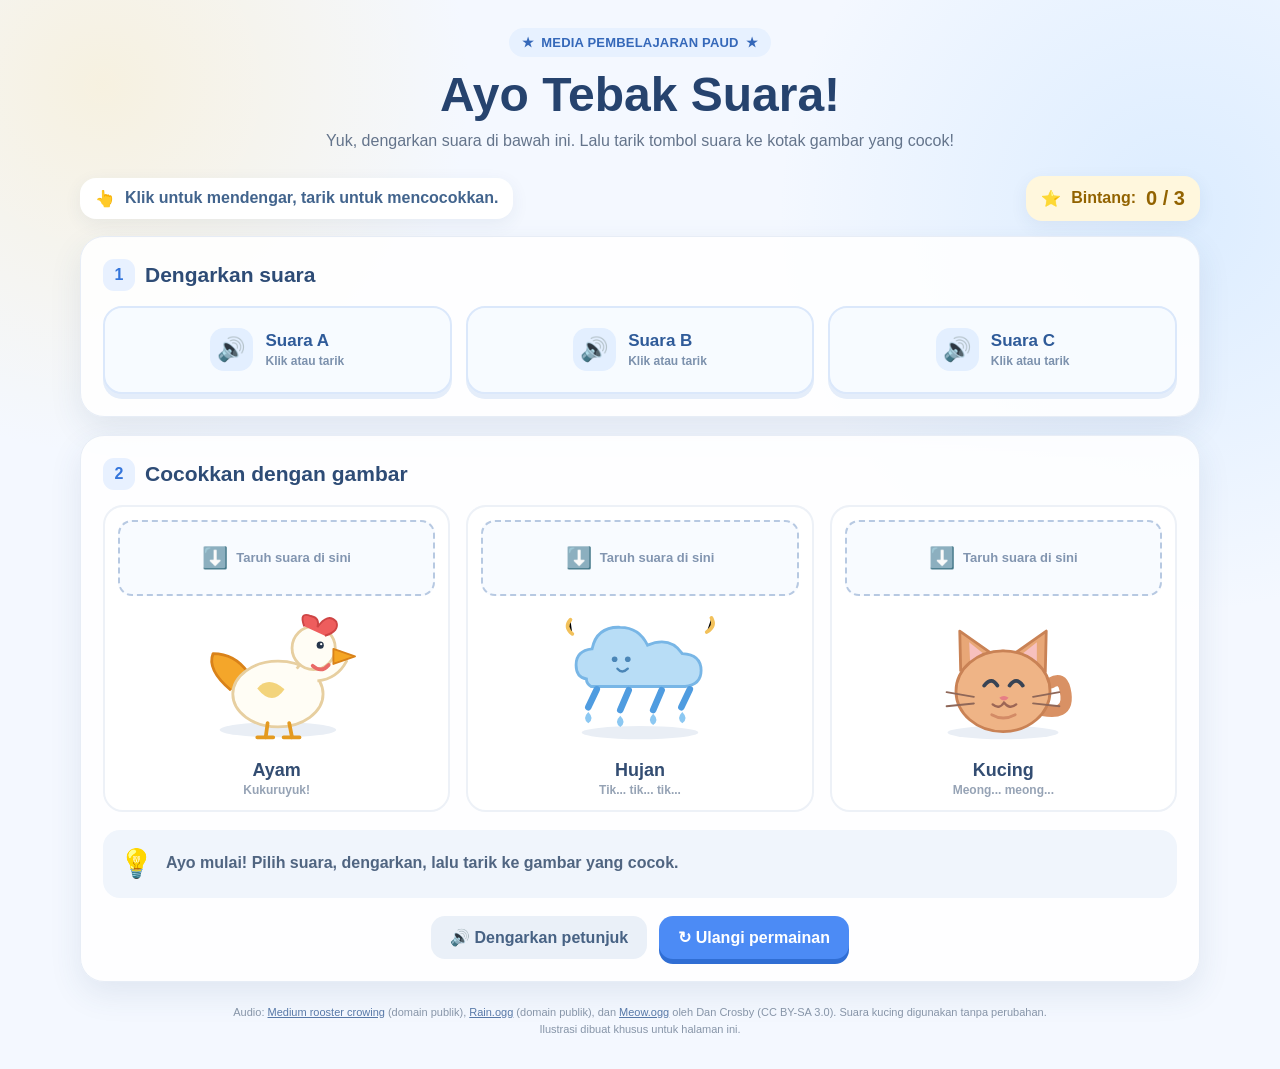
==== index.html @ ddadbcfd "Add files via upload" ====
<!DOCTYPE html>
<html lang="id">
<head>
  <meta charset="UTF-8" />
  <meta name="viewport" content="width=device-width, initial-scale=1.0" />
  <meta name="theme-color" content="#f4f8ff" />
  <title>Ayo Tebak Suara! - Media Belajar PAUD</title>
  <style>
    :root {
      --ink: #25324a;
      --muted: #64748b;
      --blue: #4c8bf5;
      --blue-dark: #2868d8;
      --green: #22a56b;
      --red: #e35b61;
      --yellow: #ffcf58;
      --card: #ffffff;
      --line: #e7edf6;
      --shadow: 0 12px 32px rgba(46, 75, 120, .10);
    }
    * { box-sizing: border-box; }
    body {
      margin: 0;
      min-height: 100vh;
      color: var(--ink);
      font-family: "Trebuchet MS", "Arial Rounded MT Bold", Arial, sans-serif;
      background:
        radial-gradient(circle at 8% 8%, rgba(255, 218, 126, .24), transparent 23rem),
        radial-gradient(circle at 92% 20%, rgba(123, 190, 255, .20), transparent 25rem),
        #f4f8ff;
    }
    button { font: inherit; }
    .page { width: min(1120px, calc(100% - 32px)); margin: 0 auto; padding: 28px 0 30px; }
    .hero { text-align: center; margin-bottom: 22px; }
    .eyebrow {
      display: inline-flex; align-items: center; gap: 7px; padding: 7px 13px;
      border-radius: 999px; color: #3568b9; background: #e7f1ff; font-size: 13px; font-weight: 800;
      letter-spacing: .2px;
    }
    h1 { margin: 12px 0 8px; font-size: clamp(31px, 5vw, 48px); line-height: 1.08; color: #26436e; }
    .hero p { max-width: 650px; margin: 0 auto; color: var(--muted); font-size: 16px; line-height: 1.55; }
    .topline { display: flex; justify-content: space-between; align-items: center; gap: 14px; margin: 20px 0 15px; flex-wrap: wrap; }
    .instruction, .score {
      display: inline-flex; align-items: center; gap: 10px; border-radius: 16px; padding: 11px 15px;
      background: white; box-shadow: 0 5px 18px rgba(46,75,120,.07); font-weight: 800;
    }
    .instruction { color: #42648d; }
    .score { color: #926300; background: #fff7dd; }
    .score strong { font-size: 20px; }
    .section { background: rgba(255,255,255,.88); border: 1px solid var(--line); border-radius: 24px; padding: 22px; box-shadow: var(--shadow); }
    .section-heading { display: flex; align-items: center; gap: 10px; margin: 0 0 15px; font-size: 21px; color: #2e4c76; }
    .section-heading .number { width: 32px; height: 32px; display: grid; place-items: center; border-radius: 11px; background: #e8f1ff; color: #3475db; font-size: 16px; }
    .sound-tray { display: grid; grid-template-columns: repeat(3, minmax(0, 1fr)); gap: 14px; }
    .sound-tile {
      position: relative; display: flex; align-items: center; justify-content: center; gap: 12px; min-height: 88px;
      border: 2px solid #dbe8fb; border-radius: 19px; background: #f7fbff; color: #2f5b99;
      cursor: grab; user-select: none; touch-action: none; transition: transform .16s, border-color .16s, background .16s, opacity .16s;
      box-shadow: 0 5px 0 #e4edfa;
    }
    .sound-tile:hover { transform: translateY(-2px); border-color: #8fb7f7; }
    .sound-tile:active { cursor: grabbing; }
    .sound-tile .speaker { width: 43px; height: 43px; display: grid; place-items: center; border-radius: 14px; background: #e3efff; font-size: 23px; }
    .sound-tile .label { text-align: left; }
    .sound-tile .label strong { display: block; font-size: 17px; }
    .sound-tile .label small { display: block; margin-top: 3px; color: #7c91ad; font-size: 12px; font-weight: 700; }
    .sound-tile.used { opacity: .38; pointer-events: none; filter: grayscale(.6); box-shadow: none; border-style: dashed; }
    .sound-tile.playing { background: #e9f5ff; border-color: #5e9bf2; }
    .targets-section { margin-top: 18px; }
    .target-grid { display: grid; grid-template-columns: repeat(3, minmax(0, 1fr)); gap: 16px; }
    .target-card {
      overflow: hidden; text-align: center; background: #fff; border: 2px solid #edf1f7; border-radius: 20px; padding: 13px;
      transition: transform .15s, border-color .15s, background .15s;
    }
    .target-card.correct { border-color: #55c895; background: #f1fff8; }
    .target-card.wrong { border-color: #ee8a8e; animation: shake .28s linear; }
    .drop-zone {
      min-height: 76px; width: 100%; display: flex; align-items: center; justify-content: center; gap: 8px;
      padding: 10px; border: 2px dashed #b7c9e2; border-radius: 14px; color: #8295b0; background: #f8fbff;
      font-size: 13px; font-weight: 800; transition: .15s;
    }
    .drop-zone.over { border-color: #4c8bf5; background: #eaf3ff; color: #2868d8; transform: scale(1.02); }
    .drop-zone.done { color: #168653; background: #e9fff3; border: 2px solid #83d6ae; }
    .drop-zone .drop-icon { font-size: 21px; }
    .illustration { height: 154px; display: grid; place-items: center; margin: 6px 0 0; }
    .illustration svg { width: min(100%, 188px); height: 148px; }
    .target-name { margin: 4px 0 2px; color: #334d72; font-weight: 900; font-size: 18px; }
    .target-hint { color: #96a3b5; font-size: 12px; font-weight: 700; }
    .feedback {
      display: flex; align-items: center; gap: 12px; min-height: 68px; margin-top: 18px; padding: 13px 16px;
      border-radius: 17px; background: #f0f5fc; color: #506581; font-weight: 800; line-height: 1.4;
    }
    .feedback .face { font-size: 28px; }
    .feedback.good { background: #e9fff3; color: #168653; }
    .feedback.bad { background: #fff0f0; color: #bf444b; }
    .bottom-actions { display: flex; align-items: center; justify-content: center; gap: 12px; flex-wrap: wrap; margin-top: 18px; }
    .action {
      border: 0; border-radius: 14px; padding: 12px 19px; font-weight: 900; cursor: pointer; transition: transform .15s, filter .15s;
    }
    .action:hover { transform: translateY(-2px); filter: brightness(1.02); }
    .action:focus-visible, .sound-tile:focus-visible { outline: 3px solid #ffc64e; outline-offset: 3px; }
    .action.primary { background: #4c8bf5; color: #fff; box-shadow: 0 5px 0 #306ed4; }
    .action.secondary { color: #476284; background: #eaf0f8; }
    .complete {
      display: none; text-align: center; margin-top: 18px; padding: 20px; border-radius: 19px;
      background: linear-gradient(135deg, #fff5cc, #eafff2); border: 1px solid #f5e7a9;
    }
    .complete.show { display: block; animation: pop .35s ease-out; }
    .complete .big { font-size: 37px; }
    .complete h2 { margin: 6px 0; color: #39744f; }
    .complete p { margin: 0; color: #587461; }
    .footer { text-align: center; margin: 22px auto 0; max-width: 850px; color: #8795a8; font-size: 11px; line-height: 1.6; }
    .footer a { color: #5879a8; }
    .ghost {
      position: fixed; z-index: 9999; left: 0; top: 0; pointer-events: none; opacity: .94;
      transform: translate(-50%, -50%) scale(1.04); box-shadow: 0 14px 32px rgba(38,70,120,.2);
      width: 190px; border-radius: 18px;
    }
    @keyframes shake { 0%,100% { transform: translateX(0); } 25% { transform: translateX(-5px); } 75% { transform: translateX(5px); } }
    @keyframes pop { from { transform: scale(.94); opacity: .5; } to { transform: scale(1); opacity: 1; } }
    @media (max-width: 700px) {
      .page { width: min(100% - 20px, 560px); padding-top: 20px; }
      .section { padding: 15px; border-radius: 20px; }
      .sound-tray { gap: 8px; }
      .sound-tile { flex-direction: column; gap: 5px; min-height: 104px; padding: 9px 4px; }
      .sound-tile .speaker { width: 38px; height: 38px; }
      .sound-tile .label { text-align: center; }
      .sound-tile .label strong { font-size: 15px; }
      .sound-tile .label small { font-size: 10px; }
      .target-grid { gap: 8px; }
      .target-card { padding: 8px; border-radius: 16px; }
      .drop-zone { min-height: 70px; padding: 6px; font-size: 11px; }
      .illustration { height: 112px; }
      .illustration svg { height: 108px; }
      .target-name { font-size: 15px; }
      .target-hint { font-size: 10px; }
      .instruction { font-size: 12px; }
      .topline { align-items: stretch; }
      .score { justify-content: center; }
    }
    @media (max-width: 390px) {
      .target-grid { grid-template-columns: 1fr; }
      .target-card { display: grid; grid-template-columns: 1fr 1.1fr; align-items: center; gap: 6px 10px; }
      .drop-zone { grid-column: 1 / -1; }
      .illustration { grid-row: 2 / span 2; grid-column: 2; }
      .target-name, .target-hint { grid-column: 1; }
    }
    @media (prefers-reduced-motion: reduce) { *, *::before, *::after { animation-duration: .01ms !important; transition-duration: .01ms !important; } }
  </style>
</head>
<body>
  <main class="page">
    <header class="hero">
      <div class="eyebrow"><span>★</span> MEDIA PEMBELAJARAN PAUD <span>★</span></div>
      <h1>Ayo Tebak Suara!</h1>
      <p>Yuk, dengarkan suara di bawah ini. Lalu tarik tombol suara ke kotak gambar yang cocok!</p>
    </header>

    <div class="topline">
      <div class="instruction"><span aria-hidden="true">👆</span> Klik untuk mendengar, tarik untuk mencocokkan.</div>
      <div class="score" aria-live="polite"><span aria-hidden="true">⭐</span> Bintang: <strong id="score">0 / 3</strong></div>
    </div>

    <section class="section" aria-labelledby="sound-heading">
      <h2 class="section-heading" id="sound-heading"><span class="number">1</span> Dengarkan suara</h2>
      <div class="sound-tray" id="sound-tray">
        <button class="sound-tile" type="button" data-sound="chicken" aria-label="Putar suara A, lalu tarik ke gambar yang cocok">
          <span class="speaker" aria-hidden="true">🔊</span><span class="label"><strong>Suara A</strong><small>Klik atau tarik</small></span>
        </button>
        <button class="sound-tile" type="button" data-sound="rain" aria-label="Putar suara B, lalu tarik ke gambar yang cocok">
          <span class="speaker" aria-hidden="true">🔊</span><span class="label"><strong>Suara B</strong><small>Klik atau tarik</small></span>
        </button>
        <button class="sound-tile" type="button" data-sound="cat" aria-label="Putar suara C, lalu tarik ke gambar yang cocok">
          <span class="speaker" aria-hidden="true">🔊</span><span class="label"><strong>Suara C</strong><small>Klik atau tarik</small></span>
        </button>
      </div>
    </section>

    <section class="section targets-section" aria-labelledby="target-heading">
      <h2 class="section-heading" id="target-heading"><span class="number">2</span> Cocokkan dengan gambar</h2>
      <div class="target-grid">
        <article class="target-card" data-target="chicken">
          <div class="drop-zone" data-drop="chicken"><span class="drop-icon">⬇️</span><span>Taruh suara di sini</span></div>
          <div class="illustration" aria-hidden="true">
            <svg viewBox="0 0 200 150" role="img" aria-label="Ilustrasi ayam lucu">
              <ellipse cx="101" cy="129" rx="62" ry="8" fill="#e9eef5"/>
              <path d="M51 87 Q25 65 32 48 Q55 48 69 68" fill="#f4a62a" stroke="#d98219" stroke-width="3" stroke-linejoin="round"/>
              <ellipse cx="101" cy="91" rx="48" ry="35" fill="#fffdf5" stroke="#e7cfa0" stroke-width="3"/>
              <path d="M121 64 Q142 40 139 24 Q158 28 153 49 Q169 39 174 56 Q164 75 143 77" fill="#fffdf5" stroke="#e7cfa0" stroke-width="3"/>
              <circle cx="139" cy="42" r="23" fill="#fffdf5" stroke="#e7cfa0" stroke-width="3"/>
              <path d="M129 19 Q123 3 136 8 Q146 10 143 20 Q154 4 163 14 Q167 24 151 29" fill="#ee5d5d" stroke="#ce4545" stroke-width="2"/>
              <path d="M160 43 L183 51 L160 59 Z" fill="#f5a623" stroke="#d98219" stroke-width="2" stroke-linejoin="round"/>
              <circle cx="146" cy="39" r="3.8" fill="#26364b"/><circle cx="147" cy="38" r="1.2" fill="#fff"/>
              <path d="M138 61 Q147 69 155 60" fill="none" stroke="#e96a68" stroke-width="4" stroke-linecap="round"/>
              <path d="M90 122 L88 137 M113 122 L116 137" stroke="#e49a20" stroke-width="4" stroke-linecap="round"/>
              <path d="M79 137 L96 137 M107 137 L124 137" stroke="#e49a20" stroke-width="4" stroke-linecap="round"/>
              <path d="M79 85 Q91 71 108 86 Q95 105 79 85" fill="#f3d47c"/>
            </svg>
          </div>
          <div class="target-name">Ayam</div><div class="target-hint">Kukuruyuk!</div>
        </article>

        <article class="target-card" data-target="rain">
          <div class="drop-zone" data-drop="rain"><span class="drop-icon">⬇️</span><span>Taruh suara di sini</span></div>
          <div class="illustration" aria-hidden="true">
            <svg viewBox="0 0 200 150" role="img" aria-label="Ilustrasi hujan dan awan">
              <ellipse cx="100" cy="132" rx="62" ry="7" fill="#e9eef5"/>
              <path d="M43 75 Q32 73 32 60 Q32 45 49 43 Q54 19 79 20 Q99 20 108 39 Q132 29 145 48 Q165 49 165 66 Q165 81 148 83 L48 83 Q43 80 43 75Z" fill="#b8ddf6" stroke="#78b6e6" stroke-width="3"/>
              <path d="M54 86 L45 105 M88 87 L79 108 M123 87 L114 108 M153 86 L144 105" stroke="#4f9ce0" stroke-width="7" stroke-linecap="round"/>
              <path d="M45 110 Q38 117 45 122 Q52 117 45 110 M79 114 Q72 121 79 126 Q86 121 79 114 M114 112 Q107 119 114 124 Q121 119 114 112 M145 110 Q138 117 145 122 Q152 117 145 110" fill="#8cc8f2"/>
              <circle cx="73" cy="54" r="3" fill="#4b86b7"/><circle cx="87" cy="54" r="3" fill="#4b86b7"/>
              <path d="M76 64 Q81 70 87 64" fill="none" stroke="#4b86b7" stroke-width="2.5" stroke-linecap="round"/>
              <path d="M28 27 Q19 20 26 12 M171 25 Q181 19 176 10" stroke="#f2c15b" stroke-width="4" stroke-linecap="round"/>
            </svg>
          </div>
          <div class="target-name">Hujan</div><div class="target-hint">Tik... tik... tik...</div>
        </article>

        <article class="target-card" data-target="cat">
          <div class="drop-zone" data-drop="cat"><span class="drop-icon">⬇️</span><span>Taruh suara di sini</span></div>
          <div class="illustration" aria-hidden="true">
            <svg viewBox="0 0 200 150" role="img" aria-label="Ilustrasi kucing lucu">
              <ellipse cx="100" cy="132" rx="59" ry="7" fill="#e9eef5"/>
              <path d="M130 105 Q174 120 166 86 Q163 72 151 79" fill="none" stroke="#d99164" stroke-width="12" stroke-linecap="round"/>
              <path d="M55 67 L54 24 L88 48 Q100 43 112 48 L146 24 L145 68" fill="#e8a777" stroke="#c98255" stroke-width="3" stroke-linejoin="round"/>
              <path d="M65 57 L64 36 L83 51 M136 57 L136 36 L117 51" fill="#f7c0bf"/>
              <ellipse cx="100" cy="88" rx="50" ry="43" fill="#efb486" stroke="#c98255" stroke-width="3"/>
              <path d="M80 82 Q88 72 94 82 M107 82 Q114 72 121 82" fill="none" stroke="#384354" stroke-width="4" stroke-linecap="round"/>
              <path d="M96 95 Q101 101 106 95 Q101 91 96 95" fill="#e77e85"/>
              <path d="M101 100 Q96 108 89 102 M101 100 Q107 108 114 102" fill="none" stroke="#9c6655" stroke-width="2.5" stroke-linecap="round"/>
              <path d="M69 94 L40 89 M69 101 L40 104 M132 94 L160 89 M132 101 L160 104" stroke="#8f6758" stroke-width="2" stroke-linecap="round"/>
              <path d="M88 113 Q100 120 113 113" fill="none" stroke="#d38b66" stroke-width="3" stroke-linecap="round"/>
            </svg>
          </div>
          <div class="target-name">Kucing</div><div class="target-hint">Meong... meong...</div>
        </article>
      </div>

      <div class="feedback" id="feedback" role="status" aria-live="polite">
        <span class="face" id="feedback-face">💡</span>
        <span id="feedback-text">Ayo mulai! Pilih suara, dengarkan, lalu tarik ke gambar yang cocok.</span>
      </div>

      <div class="complete" id="complete" aria-live="polite">
        <div class="big">🏆 🌟 🎉</div>
        <h2>Hebat! Semua jawaban benar!</h2>
        <p>Kamu berhasil mencocokkan ketiga suara. Ayo bermain lagi!</p>
      </div>

      <div class="bottom-actions">
        <button class="action secondary" type="button" id="instruction-btn">🔊 Dengarkan petunjuk</button>
        <button class="action primary" type="button" id="reset-btn">↻ Ulangi permainan</button>
      </div>
    </section>

    <footer class="footer">
      Audio: <a href="https://commons.wikimedia.org/wiki/File:Medium_rooster_crowing.ogg" target="_blank" rel="noopener">Medium rooster crowing</a> (domain publik),
      <a href="https://commons.wikimedia.org/wiki/File:Rain.ogg" target="_blank" rel="noopener">Rain.ogg</a> (domain publik), dan
      <a href="https://commons.wikimedia.org/wiki/File:Meow.ogg" target="_blank" rel="noopener">Meow.ogg</a> oleh Dan Crosby (CC BY-SA 3.0).
      Suara kucing digunakan tanpa perubahan. Ilustrasi dibuat khusus untuk halaman ini.
    </footer>
  </main>

  <audio id="audio-chicken" preload="none" src="https://upload.wikimedia.org/wikipedia/commons/0/0d/Medium_rooster_crowing.ogg"></audio>
  <audio id="audio-rain" preload="none" src="https://upload.wikimedia.org/wikipedia/commons/3/3d/Rain.ogg"></audio>
  <audio id="audio-cat" preload="none" src="https://upload.wikimedia.org/wikipedia/commons/6/62/Meow.ogg"></audio>

  <script>
    (() => {
      const soundNames = { chicken: 'ayam', rain: 'hujan', cat: 'kucing' };
      const sounds = {
        chicken: document.getElementById('audio-chicken'),
        rain: document.getElementById('audio-rain'),
        cat: document.getElementById('audio-cat')
      };
      const tiles = [...document.querySelectorAll('.sound-tile')];
      const zones = [...document.querySelectorAll('.drop-zone')];
      const cards = [...document.querySelectorAll('.target-card')];
      const scoreEl = document.getElementById('score');
      const feedback = document.getElementById('feedback');
      const feedbackFace = document.getElementById('feedback-face');
      const feedbackText = document.getElementById('feedback-text');
      const complete = document.getElementById('complete');
      let score = 0;
      let drag = null;
      let ghost = null;
      let suppressClick = false;
      let currentAudio = null;

      function say(text) {
        if (!('speechSynthesis' in window)) return;
        window.speechSynthesis.cancel();
        const utterance = new SpeechSynthesisUtterance(text);
        utterance.lang = 'id-ID';
        utterance.rate = 0.92;
        utterance.pitch = 1.12;
        window.speechSynthesis.speak(utterance);
      }

      function showFeedback(kind, face, text) {
        feedback.className = 'feedback' + (kind ? ' ' + kind : '');
        feedbackFace.textContent = face;
        feedbackText.textContent = text;
      }

      async function playSound(id) {
        const audio = sounds[id];
        if (!audio) return;
        try {
          if (currentAudio && currentAudio !== audio) {
            currentAudio.pause();
            currentAudio.currentTime = 0;
          }
          currentAudio = audio;
          audio.pause();
          audio.currentTime = 0;
          await audio.play();
          tiles.forEach(tile => tile.classList.toggle('playing', tile.dataset.sound === id));
          audio.onended = () => tiles.forEach(tile => tile.classList.remove('playing'));
        } catch (error) {
          showFeedback('bad', '🔇', 'Suara belum dapat diputar. Periksa koneksi internet, lalu coba lagi.');
        }
      }

      function updateScore() {
        scoreEl.textContent = `${score} / 3`;
      }

      let lastMapping = '';
      function shuffleSoundMapping() {
        const ids = ['chicken', 'rain', 'cat'];
        let mapping = ids.slice();
        do {
          for (let i = mapping.length - 1; i > 0; i--) {
            const j = Math.floor(Math.random() * (i + 1));
            [mapping[i], mapping[j]] = [mapping[j], mapping[i]];
          }
          // Hindari susunan yang sama dengan urutan gambar atau ronde sebelumnya.
        } while (mapping.join(',') === ids.join(',') || mapping.join(',') === lastMapping);
        lastMapping = mapping.join(',');
        tiles.forEach((tile, index) => { tile.dataset.sound = mapping[index]; });
      }

      function answer(soundId, targetId) {
        const tile = tiles.find(item => item.dataset.sound === soundId);
        const card = cards.find(item => item.dataset.target === targetId);
        const zone = zones.find(item => item.dataset.drop === targetId);
        if (!tile || !card || !zone || tile.classList.contains('used') || card.classList.contains('correct')) return;

        if (soundId === targetId) {
          tile.classList.add('used');
          card.classList.remove('wrong');
          card.classList.add('correct');
          zone.classList.add('done');
          zone.innerHTML = '<span class="drop-icon">✅</span><span>Benar! Hebat!</span>';
          score += 1;
          updateScore();
          showFeedback('good', '🎉', `Hebat! Itu suara ${soundNames[soundId]}. Jawaban kamu benar!`);
          say(`Hebat! Benar. Itu suara ${soundNames[soundId]}.`);
          if (score === 3) {
            complete.classList.add('show');
            showFeedback('good', '🏆', 'Luar biasa! Semua suara berhasil dicocokkan.');
            say('Luar biasa! Semua jawaban benar. Kamu hebat!');
          }
        } else {
          card.classList.remove('wrong');
          void card.offsetWidth;
          card.classList.add('wrong');
          showFeedback('bad', '🙂', 'Belum tepat. Tidak apa-apa, coba dengarkan lagi dan pilih gambar yang lain.');
          say('Belum tepat. Ayo coba lagi.');
          window.setTimeout(() => card.classList.remove('wrong'), 450);
        }
      }

      function makeGhost(tile, x, y) {
        ghost = tile.cloneNode(true);
        ghost.classList.remove('used', 'playing');
        ghost.classList.add('ghost');
        ghost.style.left = `${x}px`;
        ghost.style.top = `${y}px`;
        document.body.appendChild(ghost);
      }

      function moveGhost(x, y) {
        if (!ghost) return;
        ghost.style.left = `${x}px`;
        ghost.style.top = `${y}px`;
        zones.forEach(zone => {
          const rect = zone.getBoundingClientRect();
          const over = x >= rect.left && x <= rect.right && y >= rect.top && y <= rect.bottom;
          zone.classList.toggle('over', over);
        });
      }

      function clearDrag() {
        if (ghost) ghost.remove();
        ghost = null;
        zones.forEach(zone => zone.classList.remove('over'));
      }

      tiles.forEach(tile => {
        tile.addEventListener('click', () => {
          if (suppressClick) return;
          const id = tile.dataset.sound;
          if (!tile.classList.contains('used')) playSound(id);
        });

        tile.addEventListener('pointerdown', event => {
          if (event.button !== 0 || tile.classList.contains('used')) return;
          drag = {
            id: tile.dataset.sound,
            tile,
            pointerId: event.pointerId,
            startX: event.clientX,
            startY: event.clientY,
            moved: false
          };
        });
      });

      window.addEventListener('pointermove', event => {
        if (!drag || event.pointerId !== drag.pointerId) return;
        const distance = Math.hypot(event.clientX - drag.startX, event.clientY - drag.startY);
        if (!drag.moved && distance > 9) {
          drag.moved = true;
          makeGhost(drag.tile, event.clientX, event.clientY);
        }
        if (drag.moved) {
          event.preventDefault();
          moveGhost(event.clientX, event.clientY);
        }
      }, { passive: false });

      window.addEventListener('pointerup', event => {
        if (!drag || event.pointerId !== drag.pointerId) return;
        const activeDrag = drag;
        drag = null;
        if (activeDrag.moved) {
          suppressClick = true;
          const hit = document.elementFromPoint(event.clientX, event.clientY);
          const zone = hit && hit.closest('.drop-zone');
          clearDrag();
          if (zone) answer(activeDrag.id, zone.dataset.drop);
          else showFeedback('', '👆', 'Tarik tombol suara sampai tepat ke kotak di atas gambar.');
          window.setTimeout(() => { suppressClick = false; }, 350);
        }
      });

      window.addEventListener('pointercancel', () => {
        drag = null;
        clearDrag();
      });

      document.getElementById('instruction-btn').addEventListener('click', () => {
        say('Ayo tebak suara! Klik tombol suara untuk mendengarkan. Setelah itu, tarik tombol suara ke kotak di atas gambar yang cocok. Kalau belum benar, coba lagi ya!');
      });

      document.getElementById('reset-btn').addEventListener('click', () => {
        score = 0;
        updateScore();
        shuffleSoundMapping();
        complete.classList.remove('show');
        tiles.forEach(tile => tile.classList.remove('used', 'playing'));
        cards.forEach(card => card.classList.remove('correct', 'wrong'));
        zones.forEach(zone => {
          zone.classList.remove('done', 'over');
          zone.innerHTML = '<span class="drop-icon">⬇️</span><span>Taruh suara di sini</span>';
        });
        Object.values(sounds).forEach(audio => { audio.pause(); audio.currentTime = 0; });
        currentAudio = null;
        showFeedback('', '💡', 'Permainan dimulai lagi. Dengarkan suara, lalu cocokkan dengan gambar yang benar.');
        if ('speechSynthesis' in window) window.speechSynthesis.cancel();
      });

      Object.values(sounds).forEach(audio => {
        audio.addEventListener('error', () => {
          showFeedback('bad', '🔇', 'Audio tidak berhasil dimuat. Pastikan perangkat terhubung ke internet.');
        });
      });

      // Susunan tombol suara diacak agar anak tidak menebak berdasarkan posisi.
      shuffleSoundMapping();
    })();
  </script>
</body>
</html>
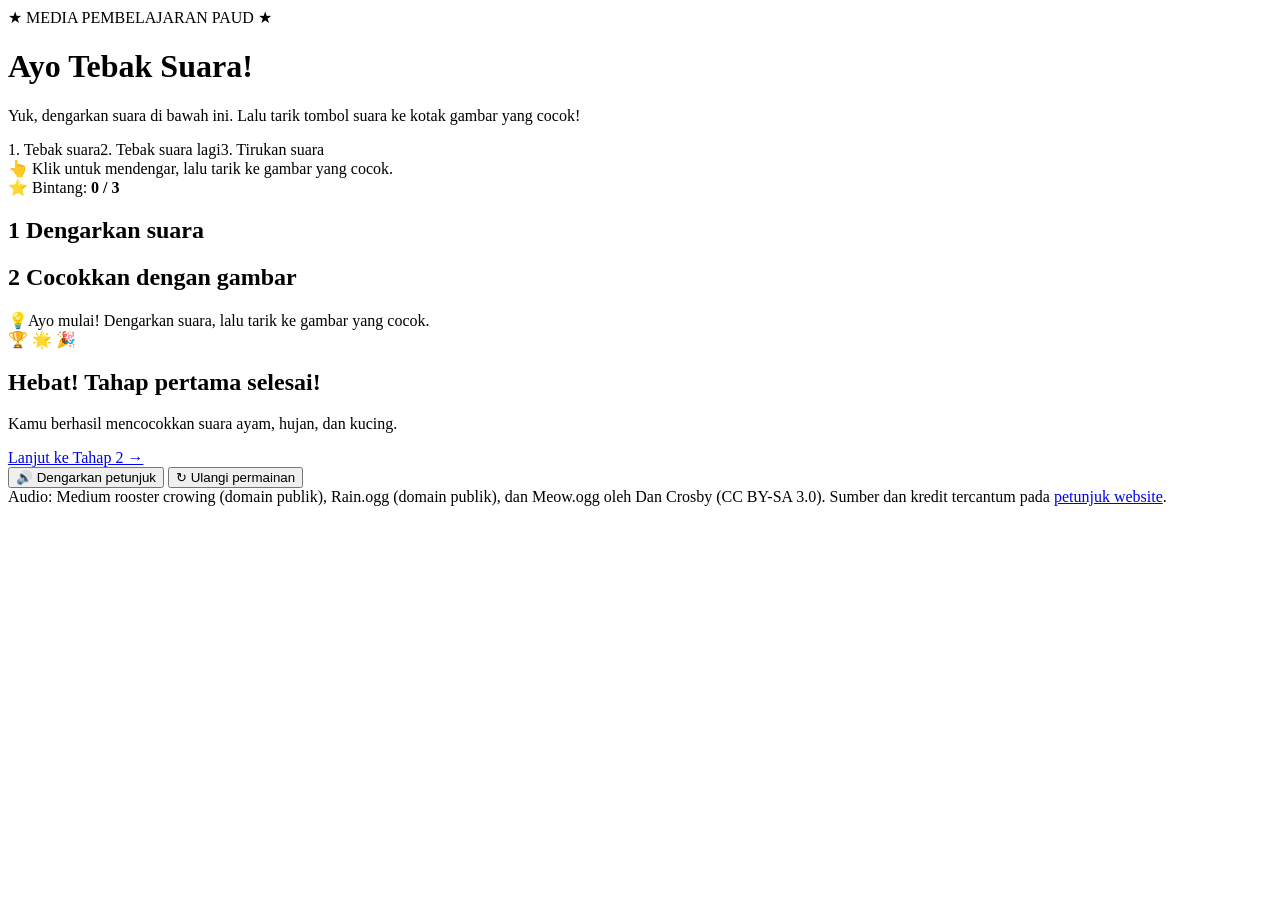
==== commit 0ae17049: "Add files via upload" ====
--- a/index.html
+++ b/index.html
@@ -1,485 +1,49 @@
 <!DOCTYPE html>
 <html lang="id">
 <head>
-  <meta charset="UTF-8" />
-  <meta name="viewport" content="width=device-width, initial-scale=1.0" />
-  <meta name="theme-color" content="#f4f8ff" />
-  <title>Ayo Tebak Suara! - Media Belajar PAUD</title>
-  <style>
-    :root {
-      --ink: #25324a;
-      --muted: #64748b;
-      --blue: #4c8bf5;
-      --blue-dark: #2868d8;
-      --green: #22a56b;
-      --red: #e35b61;
-      --yellow: #ffcf58;
-      --card: #ffffff;
-      --line: #e7edf6;
-      --shadow: 0 12px 32px rgba(46, 75, 120, .10);
-    }
-    * { box-sizing: border-box; }
-    body {
-      margin: 0;
-      min-height: 100vh;
-      color: var(--ink);
-      font-family: "Trebuchet MS", "Arial Rounded MT Bold", Arial, sans-serif;
-      background:
-        radial-gradient(circle at 8% 8%, rgba(255, 218, 126, .24), transparent 23rem),
-        radial-gradient(circle at 92% 20%, rgba(123, 190, 255, .20), transparent 25rem),
-        #f4f8ff;
-    }
-    button { font: inherit; }
-    .page { width: min(1120px, calc(100% - 32px)); margin: 0 auto; padding: 28px 0 30px; }
-    .hero { text-align: center; margin-bottom: 22px; }
-    .eyebrow {
-      display: inline-flex; align-items: center; gap: 7px; padding: 7px 13px;
-      border-radius: 999px; color: #3568b9; background: #e7f1ff; font-size: 13px; font-weight: 800;
-      letter-spacing: .2px;
-    }
-    h1 { margin: 12px 0 8px; font-size: clamp(31px, 5vw, 48px); line-height: 1.08; color: #26436e; }
-    .hero p { max-width: 650px; margin: 0 auto; color: var(--muted); font-size: 16px; line-height: 1.55; }
-    .topline { display: flex; justify-content: space-between; align-items: center; gap: 14px; margin: 20px 0 15px; flex-wrap: wrap; }
-    .instruction, .score {
-      display: inline-flex; align-items: center; gap: 10px; border-radius: 16px; padding: 11px 15px;
-      background: white; box-shadow: 0 5px 18px rgba(46,75,120,.07); font-weight: 800;
-    }
-    .instruction { color: #42648d; }
-    .score { color: #926300; background: #fff7dd; }
-    .score strong { font-size: 20px; }
-    .section { background: rgba(255,255,255,.88); border: 1px solid var(--line); border-radius: 24px; padding: 22px; box-shadow: var(--shadow); }
-    .section-heading { display: flex; align-items: center; gap: 10px; margin: 0 0 15px; font-size: 21px; color: #2e4c76; }
-    .section-heading .number { width: 32px; height: 32px; display: grid; place-items: center; border-radius: 11px; background: #e8f1ff; color: #3475db; font-size: 16px; }
-    .sound-tray { display: grid; grid-template-columns: repeat(3, minmax(0, 1fr)); gap: 14px; }
-    .sound-tile {
-      position: relative; display: flex; align-items: center; justify-content: center; gap: 12px; min-height: 88px;
-      border: 2px solid #dbe8fb; border-radius: 19px; background: #f7fbff; color: #2f5b99;
-      cursor: grab; user-select: none; touch-action: none; transition: transform .16s, border-color .16s, background .16s, opacity .16s;
-      box-shadow: 0 5px 0 #e4edfa;
-    }
-    .sound-tile:hover { transform: translateY(-2px); border-color: #8fb7f7; }
-    .sound-tile:active { cursor: grabbing; }
-    .sound-tile .speaker { width: 43px; height: 43px; display: grid; place-items: center; border-radius: 14px; background: #e3efff; font-size: 23px; }
-    .sound-tile .label { text-align: left; }
-    .sound-tile .label strong { display: block; font-size: 17px; }
-    .sound-tile .label small { display: block; margin-top: 3px; color: #7c91ad; font-size: 12px; font-weight: 700; }
-    .sound-tile.used { opacity: .38; pointer-events: none; filter: grayscale(.6); box-shadow: none; border-style: dashed; }
-    .sound-tile.playing { background: #e9f5ff; border-color: #5e9bf2; }
-    .targets-section { margin-top: 18px; }
-    .target-grid { display: grid; grid-template-columns: repeat(3, minmax(0, 1fr)); gap: 16px; }
-    .target-card {
-      overflow: hidden; text-align: center; background: #fff; border: 2px solid #edf1f7; border-radius: 20px; padding: 13px;
-      transition: transform .15s, border-color .15s, background .15s;
-    }
-    .target-card.correct { border-color: #55c895; background: #f1fff8; }
-    .target-card.wrong { border-color: #ee8a8e; animation: shake .28s linear; }
-    .drop-zone {
-      min-height: 76px; width: 100%; display: flex; align-items: center; justify-content: center; gap: 8px;
-      padding: 10px; border: 2px dashed #b7c9e2; border-radius: 14px; color: #8295b0; background: #f8fbff;
-      font-size: 13px; font-weight: 800; transition: .15s;
-    }
-    .drop-zone.over { border-color: #4c8bf5; background: #eaf3ff; color: #2868d8; transform: scale(1.02); }
-    .drop-zone.done { color: #168653; background: #e9fff3; border: 2px solid #83d6ae; }
-    .drop-zone .drop-icon { font-size: 21px; }
-    .illustration { height: 154px; display: grid; place-items: center; margin: 6px 0 0; }
-    .illustration svg { width: min(100%, 188px); height: 148px; }
-    .target-name { margin: 4px 0 2px; color: #334d72; font-weight: 900; font-size: 18px; }
-    .target-hint { color: #96a3b5; font-size: 12px; font-weight: 700; }
-    .feedback {
-      display: flex; align-items: center; gap: 12px; min-height: 68px; margin-top: 18px; padding: 13px 16px;
-      border-radius: 17px; background: #f0f5fc; color: #506581; font-weight: 800; line-height: 1.4;
-    }
-    .feedback .face { font-size: 28px; }
-    .feedback.good { background: #e9fff3; color: #168653; }
-    .feedback.bad { background: #fff0f0; color: #bf444b; }
-    .bottom-actions { display: flex; align-items: center; justify-content: center; gap: 12px; flex-wrap: wrap; margin-top: 18px; }
-    .action {
-      border: 0; border-radius: 14px; padding: 12px 19px; font-weight: 900; cursor: pointer; transition: transform .15s, filter .15s;
-    }
-    .action:hover { transform: translateY(-2px); filter: brightness(1.02); }
-    .action:focus-visible, .sound-tile:focus-visible { outline: 3px solid #ffc64e; outline-offset: 3px; }
-    .action.primary { background: #4c8bf5; color: #fff; box-shadow: 0 5px 0 #306ed4; }
-    .action.secondary { color: #476284; background: #eaf0f8; }
-    .complete {
-      display: none; text-align: center; margin-top: 18px; padding: 20px; border-radius: 19px;
-      background: linear-gradient(135deg, #fff5cc, #eafff2); border: 1px solid #f5e7a9;
-    }
-    .complete.show { display: block; animation: pop .35s ease-out; }
-    .complete .big { font-size: 37px; }
-    .complete h2 { margin: 6px 0; color: #39744f; }
-    .complete p { margin: 0; color: #587461; }
-    .footer { text-align: center; margin: 22px auto 0; max-width: 850px; color: #8795a8; font-size: 11px; line-height: 1.6; }
-    .footer a { color: #5879a8; }
-    .ghost {
-      position: fixed; z-index: 9999; left: 0; top: 0; pointer-events: none; opacity: .94;
-      transform: translate(-50%, -50%) scale(1.04); box-shadow: 0 14px 32px rgba(38,70,120,.2);
-      width: 190px; border-radius: 18px;
-    }
-    @keyframes shake { 0%,100% { transform: translateX(0); } 25% { transform: translateX(-5px); } 75% { transform: translateX(5px); } }
-    @keyframes pop { from { transform: scale(.94); opacity: .5; } to { transform: scale(1); opacity: 1; } }
-    @media (max-width: 700px) {
-      .page { width: min(100% - 20px, 560px); padding-top: 20px; }
-      .section { padding: 15px; border-radius: 20px; }
-      .sound-tray { gap: 8px; }
-      .sound-tile { flex-direction: column; gap: 5px; min-height: 104px; padding: 9px 4px; }
-      .sound-tile .speaker { width: 38px; height: 38px; }
-      .sound-tile .label { text-align: center; }
-      .sound-tile .label strong { font-size: 15px; }
-      .sound-tile .label small { font-size: 10px; }
-      .target-grid { gap: 8px; }
-      .target-card { padding: 8px; border-radius: 16px; }
-      .drop-zone { min-height: 70px; padding: 6px; font-size: 11px; }
-      .illustration { height: 112px; }
-      .illustration svg { height: 108px; }
-      .target-name { font-size: 15px; }
-      .target-hint { font-size: 10px; }
-      .instruction { font-size: 12px; }
-      .topline { align-items: stretch; }
-      .score { justify-content: center; }
-    }
-    @media (max-width: 390px) {
-      .target-grid { grid-template-columns: 1fr; }
-      .target-card { display: grid; grid-template-columns: 1fr 1.1fr; align-items: center; gap: 6px 10px; }
-      .drop-zone { grid-column: 1 / -1; }
-      .illustration { grid-row: 2 / span 2; grid-column: 2; }
-      .target-name, .target-hint { grid-column: 1; }
-    }
-    @media (prefers-reduced-motion: reduce) { *, *::before, *::after { animation-duration: .01ms !important; transition-duration: .01ms !important; } }
-  </style>
+  <meta charset="UTF-8">
+  <meta name="viewport" content="width=device-width, initial-scale=1.0">
+  <meta name="theme-color" content="#f4f8ff">
+  <meta name="description" content="Media pembelajaran interaktif PAUD untuk mengenal suara ayam, hujan, dan kucing.">
+  <title>Tahap 1 - Ayo Tebak Suara! | Media Belajar PAUD</title>
+  <link rel="stylesheet" href="assets/style.css">
 </head>
 <body>
   <main class="page">
     <header class="hero">
-      <div class="eyebrow"><span>★</span> MEDIA PEMBELAJARAN PAUD <span>★</span></div>
+      <div class="eyebrow">★ MEDIA PEMBELAJARAN PAUD ★</div>
       <h1>Ayo Tebak Suara!</h1>
       <p>Yuk, dengarkan suara di bawah ini. Lalu tarik tombol suara ke kotak gambar yang cocok!</p>
+      <div class="progress" aria-label="Tahapan permainan">
+        <span class="active">1. Tebak suara</span><span>2. Tebak suara lagi</span><span>3. Tirukan suara</span>
+      </div>
     </header>
-
     <div class="topline">
-      <div class="instruction"><span aria-hidden="true">👆</span> Klik untuk mendengar, tarik untuk mencocokkan.</div>
+      <div class="instruction"><span aria-hidden="true">👆</span> Klik untuk mendengar, lalu tarik ke gambar yang cocok.</div>
       <div class="score" aria-live="polite"><span aria-hidden="true">⭐</span> Bintang: <strong id="score">0 / 3</strong></div>
     </div>
-
     <section class="section" aria-labelledby="sound-heading">
       <h2 class="section-heading" id="sound-heading"><span class="number">1</span> Dengarkan suara</h2>
-      <div class="sound-tray" id="sound-tray">
-        <button class="sound-tile" type="button" data-sound="chicken" aria-label="Putar suara A, lalu tarik ke gambar yang cocok">
-          <span class="speaker" aria-hidden="true">🔊</span><span class="label"><strong>Suara A</strong><small>Klik atau tarik</small></span>
-        </button>
-        <button class="sound-tile" type="button" data-sound="rain" aria-label="Putar suara B, lalu tarik ke gambar yang cocok">
-          <span class="speaker" aria-hidden="true">🔊</span><span class="label"><strong>Suara B</strong><small>Klik atau tarik</small></span>
-        </button>
-        <button class="sound-tile" type="button" data-sound="cat" aria-label="Putar suara C, lalu tarik ke gambar yang cocok">
-          <span class="speaker" aria-hidden="true">🔊</span><span class="label"><strong>Suara C</strong><small>Klik atau tarik</small></span>
-        </button>
-      </div>
+      <div class="sound-tray" id="sound-tray"></div>
     </section>
-
     <section class="section targets-section" aria-labelledby="target-heading">
       <h2 class="section-heading" id="target-heading"><span class="number">2</span> Cocokkan dengan gambar</h2>
-      <div class="target-grid">
-        <article class="target-card" data-target="chicken">
-          <div class="drop-zone" data-drop="chicken"><span class="drop-icon">⬇️</span><span>Taruh suara di sini</span></div>
-          <div class="illustration" aria-hidden="true">
-            <svg viewBox="0 0 200 150" role="img" aria-label="Ilustrasi ayam lucu">
-              <ellipse cx="101" cy="129" rx="62" ry="8" fill="#e9eef5"/>
-              <path d="M51 87 Q25 65 32 48 Q55 48 69 68" fill="#f4a62a" stroke="#d98219" stroke-width="3" stroke-linejoin="round"/>
-              <ellipse cx="101" cy="91" rx="48" ry="35" fill="#fffdf5" stroke="#e7cfa0" stroke-width="3"/>
-              <path d="M121 64 Q142 40 139 24 Q158 28 153 49 Q169 39 174 56 Q164 75 143 77" fill="#fffdf5" stroke="#e7cfa0" stroke-width="3"/>
-              <circle cx="139" cy="42" r="23" fill="#fffdf5" stroke="#e7cfa0" stroke-width="3"/>
-              <path d="M129 19 Q123 3 136 8 Q146 10 143 20 Q154 4 163 14 Q167 24 151 29" fill="#ee5d5d" stroke="#ce4545" stroke-width="2"/>
-              <path d="M160 43 L183 51 L160 59 Z" fill="#f5a623" stroke="#d98219" stroke-width="2" stroke-linejoin="round"/>
-              <circle cx="146" cy="39" r="3.8" fill="#26364b"/><circle cx="147" cy="38" r="1.2" fill="#fff"/>
-              <path d="M138 61 Q147 69 155 60" fill="none" stroke="#e96a68" stroke-width="4" stroke-linecap="round"/>
-              <path d="M90 122 L88 137 M113 122 L116 137" stroke="#e49a20" stroke-width="4" stroke-linecap="round"/>
-              <path d="M79 137 L96 137 M107 137 L124 137" stroke="#e49a20" stroke-width="4" stroke-linecap="round"/>
-              <path d="M79 85 Q91 71 108 86 Q95 105 79 85" fill="#f3d47c"/>
-            </svg>
-          </div>
-          <div class="target-name">Ayam</div><div class="target-hint">Kukuruyuk!</div>
-        </article>
-
-        <article class="target-card" data-target="rain">
-          <div class="drop-zone" data-drop="rain"><span class="drop-icon">⬇️</span><span>Taruh suara di sini</span></div>
-          <div class="illustration" aria-hidden="true">
-            <svg viewBox="0 0 200 150" role="img" aria-label="Ilustrasi hujan dan awan">
-              <ellipse cx="100" cy="132" rx="62" ry="7" fill="#e9eef5"/>
-              <path d="M43 75 Q32 73 32 60 Q32 45 49 43 Q54 19 79 20 Q99 20 108 39 Q132 29 145 48 Q165 49 165 66 Q165 81 148 83 L48 83 Q43 80 43 75Z" fill="#b8ddf6" stroke="#78b6e6" stroke-width="3"/>
-              <path d="M54 86 L45 105 M88 87 L79 108 M123 87 L114 108 M153 86 L144 105" stroke="#4f9ce0" stroke-width="7" stroke-linecap="round"/>
-              <path d="M45 110 Q38 117 45 122 Q52 117 45 110 M79 114 Q72 121 79 126 Q86 121 79 114 M114 112 Q107 119 114 124 Q121 119 114 112 M145 110 Q138 117 145 122 Q152 117 145 110" fill="#8cc8f2"/>
-              <circle cx="73" cy="54" r="3" fill="#4b86b7"/><circle cx="87" cy="54" r="3" fill="#4b86b7"/>
-              <path d="M76 64 Q81 70 87 64" fill="none" stroke="#4b86b7" stroke-width="2.5" stroke-linecap="round"/>
-              <path d="M28 27 Q19 20 26 12 M171 25 Q181 19 176 10" stroke="#f2c15b" stroke-width="4" stroke-linecap="round"/>
-            </svg>
-          </div>
-          <div class="target-name">Hujan</div><div class="target-hint">Tik... tik... tik...</div>
-        </article>
-
-        <article class="target-card" data-target="cat">
-          <div class="drop-zone" data-drop="cat"><span class="drop-icon">⬇️</span><span>Taruh suara di sini</span></div>
-          <div class="illustration" aria-hidden="true">
-            <svg viewBox="0 0 200 150" role="img" aria-label="Ilustrasi kucing lucu">
-              <ellipse cx="100" cy="132" rx="59" ry="7" fill="#e9eef5"/>
-              <path d="M130 105 Q174 120 166 86 Q163 72 151 79" fill="none" stroke="#d99164" stroke-width="12" stroke-linecap="round"/>
-              <path d="M55 67 L54 24 L88 48 Q100 43 112 48 L146 24 L145 68" fill="#e8a777" stroke="#c98255" stroke-width="3" stroke-linejoin="round"/>
-              <path d="M65 57 L64 36 L83 51 M136 57 L136 36 L117 51" fill="#f7c0bf"/>
-              <ellipse cx="100" cy="88" rx="50" ry="43" fill="#efb486" stroke="#c98255" stroke-width="3"/>
-              <path d="M80 82 Q88 72 94 82 M107 82 Q114 72 121 82" fill="none" stroke="#384354" stroke-width="4" stroke-linecap="round"/>
-              <path d="M96 95 Q101 101 106 95 Q101 91 96 95" fill="#e77e85"/>
-              <path d="M101 100 Q96 108 89 102 M101 100 Q107 108 114 102" fill="none" stroke="#9c6655" stroke-width="2.5" stroke-linecap="round"/>
-              <path d="M69 94 L40 89 M69 101 L40 104 M132 94 L160 89 M132 101 L160 104" stroke="#8f6758" stroke-width="2" stroke-linecap="round"/>
-              <path d="M88 113 Q100 120 113 113" fill="none" stroke="#d38b66" stroke-width="3" stroke-linecap="round"/>
-            </svg>
-          </div>
-          <div class="target-name">Kucing</div><div class="target-hint">Meong... meong...</div>
-        </article>
+      <div class="target-grid" id="target-grid"></div>
+      <div class="feedback" id="feedback" role="status" aria-live="polite"><span class="face" id="feedback-face">💡</span><span id="feedback-text">Ayo mulai! Dengarkan suara, lalu tarik ke gambar yang cocok.</span></div>
+      <div class="complete" id="complete" aria-live="polite">
+        <div class="big">🏆 🌟 🎉</div><h2>Hebat! Tahap pertama selesai!</h2>
+        <p>Kamu berhasil mencocokkan suara ayam, hujan, dan kucing.</p>
+        <a class="action primary" id="next-btn" href="level2.html">Lanjut ke Tahap 2 →</a>
       </div>
-
-      <div class="feedback" id="feedback" role="status" aria-live="polite">
-        <span class="face" id="feedback-face">💡</span>
-        <span id="feedback-text">Ayo mulai! Pilih suara, dengarkan, lalu tarik ke gambar yang cocok.</span>
-      </div>
-
-      <div class="complete" id="complete" aria-live="polite">
-        <div class="big">🏆 🌟 🎉</div>
-        <h2>Hebat! Semua jawaban benar!</h2>
-        <p>Kamu berhasil mencocokkan ketiga suara. Ayo bermain lagi!</p>
-      </div>
-
       <div class="bottom-actions">
         <button class="action secondary" type="button" id="instruction-btn">🔊 Dengarkan petunjuk</button>
         <button class="action primary" type="button" id="reset-btn">↻ Ulangi permainan</button>
       </div>
     </section>
-
-    <footer class="footer">
-      Audio: <a href="https://commons.wikimedia.org/wiki/File:Medium_rooster_crowing.ogg" target="_blank" rel="noopener">Medium rooster crowing</a> (domain publik),
-      <a href="https://commons.wikimedia.org/wiki/File:Rain.ogg" target="_blank" rel="noopener">Rain.ogg</a> (domain publik), dan
-      <a href="https://commons.wikimedia.org/wiki/File:Meow.ogg" target="_blank" rel="noopener">Meow.ogg</a> oleh Dan Crosby (CC BY-SA 3.0).
-      Suara kucing digunakan tanpa perubahan. Ilustrasi dibuat khusus untuk halaman ini.
-    </footer>
+    <footer class="footer">Audio: Medium rooster crowing (domain publik), Rain.ogg (domain publik), dan Meow.ogg oleh Dan Crosby (CC BY-SA 3.0). Sumber dan kredit tercantum pada <a href="README.txt">petunjuk website</a>.</footer>
   </main>
-
-  <audio id="audio-chicken" preload="none" src="https://upload.wikimedia.org/wikipedia/commons/0/0d/Medium_rooster_crowing.ogg"></audio>
-  <audio id="audio-rain" preload="none" src="https://upload.wikimedia.org/wikipedia/commons/3/3d/Rain.ogg"></audio>
-  <audio id="audio-cat" preload="none" src="https://upload.wikimedia.org/wikipedia/commons/6/62/Meow.ogg"></audio>
-
-  <script>
-    (() => {
-      const soundNames = { chicken: 'ayam', rain: 'hujan', cat: 'kucing' };
-      const sounds = {
-        chicken: document.getElementById('audio-chicken'),
-        rain: document.getElementById('audio-rain'),
-        cat: document.getElementById('audio-cat')
-      };
-      const tiles = [...document.querySelectorAll('.sound-tile')];
-      const zones = [...document.querySelectorAll('.drop-zone')];
-      const cards = [...document.querySelectorAll('.target-card')];
-      const scoreEl = document.getElementById('score');
-      const feedback = document.getElementById('feedback');
-      const feedbackFace = document.getElementById('feedback-face');
-      const feedbackText = document.getElementById('feedback-text');
-      const complete = document.getElementById('complete');
-      let score = 0;
-      let drag = null;
-      let ghost = null;
-      let suppressClick = false;
-      let currentAudio = null;
-
-      function say(text) {
-        if (!('speechSynthesis' in window)) return;
-        window.speechSynthesis.cancel();
-        const utterance = new SpeechSynthesisUtterance(text);
-        utterance.lang = 'id-ID';
-        utterance.rate = 0.92;
-        utterance.pitch = 1.12;
-        window.speechSynthesis.speak(utterance);
-      }
-
-      function showFeedback(kind, face, text) {
-        feedback.className = 'feedback' + (kind ? ' ' + kind : '');
-        feedbackFace.textContent = face;
-        feedbackText.textContent = text;
-      }
-
-      async function playSound(id) {
-        const audio = sounds[id];
-        if (!audio) return;
-        try {
-          if (currentAudio && currentAudio !== audio) {
-            currentAudio.pause();
-            currentAudio.currentTime = 0;
-          }
-          currentAudio = audio;
-          audio.pause();
-          audio.currentTime = 0;
-          await audio.play();
-          tiles.forEach(tile => tile.classList.toggle('playing', tile.dataset.sound === id));
-          audio.onended = () => tiles.forEach(tile => tile.classList.remove('playing'));
-        } catch (error) {
-          showFeedback('bad', '🔇', 'Suara belum dapat diputar. Periksa koneksi internet, lalu coba lagi.');
-        }
-      }
-
-      function updateScore() {
-        scoreEl.textContent = `${score} / 3`;
-      }
-
-      let lastMapping = '';
-      function shuffleSoundMapping() {
-        const ids = ['chicken', 'rain', 'cat'];
-        let mapping = ids.slice();
-        do {
-          for (let i = mapping.length - 1; i > 0; i--) {
-            const j = Math.floor(Math.random() * (i + 1));
-            [mapping[i], mapping[j]] = [mapping[j], mapping[i]];
-          }
-          // Hindari susunan yang sama dengan urutan gambar atau ronde sebelumnya.
-        } while (mapping.join(',') === ids.join(',') || mapping.join(',') === lastMapping);
-        lastMapping = mapping.join(',');
-        tiles.forEach((tile, index) => { tile.dataset.sound = mapping[index]; });
-      }
-
-      function answer(soundId, targetId) {
-        const tile = tiles.find(item => item.dataset.sound === soundId);
-        const card = cards.find(item => item.dataset.target === targetId);
-        const zone = zones.find(item => item.dataset.drop === targetId);
-        if (!tile || !card || !zone || tile.classList.contains('used') || card.classList.contains('correct')) return;
-
-        if (soundId === targetId) {
-          tile.classList.add('used');
-          card.classList.remove('wrong');
-          card.classList.add('correct');
-          zone.classList.add('done');
-          zone.innerHTML = '<span class="drop-icon">✅</span><span>Benar! Hebat!</span>';
-          score += 1;
-          updateScore();
-          showFeedback('good', '🎉', `Hebat! Itu suara ${soundNames[soundId]}. Jawaban kamu benar!`);
-          say(`Hebat! Benar. Itu suara ${soundNames[soundId]}.`);
-          if (score === 3) {
-            complete.classList.add('show');
-            showFeedback('good', '🏆', 'Luar biasa! Semua suara berhasil dicocokkan.');
-            say('Luar biasa! Semua jawaban benar. Kamu hebat!');
-          }
-        } else {
-          card.classList.remove('wrong');
-          void card.offsetWidth;
-          card.classList.add('wrong');
-          showFeedback('bad', '🙂', 'Belum tepat. Tidak apa-apa, coba dengarkan lagi dan pilih gambar yang lain.');
-          say('Belum tepat. Ayo coba lagi.');
-          window.setTimeout(() => card.classList.remove('wrong'), 450);
-        }
-      }
-
-      function makeGhost(tile, x, y) {
-        ghost = tile.cloneNode(true);
-        ghost.classList.remove('used', 'playing');
-        ghost.classList.add('ghost');
-        ghost.style.left = `${x}px`;
-        ghost.style.top = `${y}px`;
-        document.body.appendChild(ghost);
-      }
-
-      function moveGhost(x, y) {
-        if (!ghost) return;
-        ghost.style.left = `${x}px`;
-        ghost.style.top = `${y}px`;
-        zones.forEach(zone => {
-          const rect = zone.getBoundingClientRect();
-          const over = x >= rect.left && x <= rect.right && y >= rect.top && y <= rect.bottom;
-          zone.classList.toggle('over', over);
-        });
-      }
-
-      function clearDrag() {
-        if (ghost) ghost.remove();
-        ghost = null;
-        zones.forEach(zone => zone.classList.remove('over'));
-      }
-
-      tiles.forEach(tile => {
-        tile.addEventListener('click', () => {
-          if (suppressClick) return;
-          const id = tile.dataset.sound;
-          if (!tile.classList.contains('used')) playSound(id);
-        });
-
-        tile.addEventListener('pointerdown', event => {
-          if (event.button !== 0 || tile.classList.contains('used')) return;
-          drag = {
-            id: tile.dataset.sound,
-            tile,
-            pointerId: event.pointerId,
-            startX: event.clientX,
-            startY: event.clientY,
-            moved: false
-          };
-        });
-      });
-
-      window.addEventListener('pointermove', event => {
-        if (!drag || event.pointerId !== drag.pointerId) return;
-        const distance = Math.hypot(event.clientX - drag.startX, event.clientY - drag.startY);
-        if (!drag.moved && distance > 9) {
-          drag.moved = true;
-          makeGhost(drag.tile, event.clientX, event.clientY);
-        }
-        if (drag.moved) {
-          event.preventDefault();
-          moveGhost(event.clientX, event.clientY);
-        }
-      }, { passive: false });
-
-      window.addEventListener('pointerup', event => {
-        if (!drag || event.pointerId !== drag.pointerId) return;
-        const activeDrag = drag;
-        drag = null;
-        if (activeDrag.moved) {
-          suppressClick = true;
-          const hit = document.elementFromPoint(event.clientX, event.clientY);
-          const zone = hit && hit.closest('.drop-zone');
-          clearDrag();
-          if (zone) answer(activeDrag.id, zone.dataset.drop);
-          else showFeedback('', '👆', 'Tarik tombol suara sampai tepat ke kotak di atas gambar.');
-          window.setTimeout(() => { suppressClick = false; }, 350);
-        }
-      });
-
-      window.addEventListener('pointercancel', () => {
-        drag = null;
-        clearDrag();
-      });
-
-      document.getElementById('instruction-btn').addEventListener('click', () => {
-        say('Ayo tebak suara! Klik tombol suara untuk mendengarkan. Setelah itu, tarik tombol suara ke kotak di atas gambar yang cocok. Kalau belum benar, coba lagi ya!');
-      });
-
-      document.getElementById('reset-btn').addEventListener('click', () => {
-        score = 0;
-        updateScore();
-        shuffleSoundMapping();
-        complete.classList.remove('show');
-        tiles.forEach(tile => tile.classList.remove('used', 'playing'));
-        cards.forEach(card => card.classList.remove('correct', 'wrong'));
-        zones.forEach(zone => {
-          zone.classList.remove('done', 'over');
-          zone.innerHTML = '<span class="drop-icon">⬇️</span><span>Taruh suara di sini</span>';
-        });
-        Object.values(sounds).forEach(audio => { audio.pause(); audio.currentTime = 0; });
-        currentAudio = null;
-        showFeedback('', '💡', 'Permainan dimulai lagi. Dengarkan suara, lalu cocokkan dengan gambar yang benar.');
-        if ('speechSynthesis' in window) window.speechSynthesis.cancel();
-      });
-
-      Object.values(sounds).forEach(audio => {
-        audio.addEventListener('error', () => {
-          showFeedback('bad', '🔇', 'Audio tidak berhasil dimuat. Pastikan perangkat terhubung ke internet.');
-        });
-      });
-
-      // Susunan tombol suara diacak agar anak tidak menebak berdasarkan posisi.
-      shuffleSoundMapping();
-    })();
-  </script>
+  <script src="assets/data.js"></script>
+  <script>window.MATCH_STAGE = 1;</script>
+  <script src="assets/match.js"></script>
 </body>
 </html>
